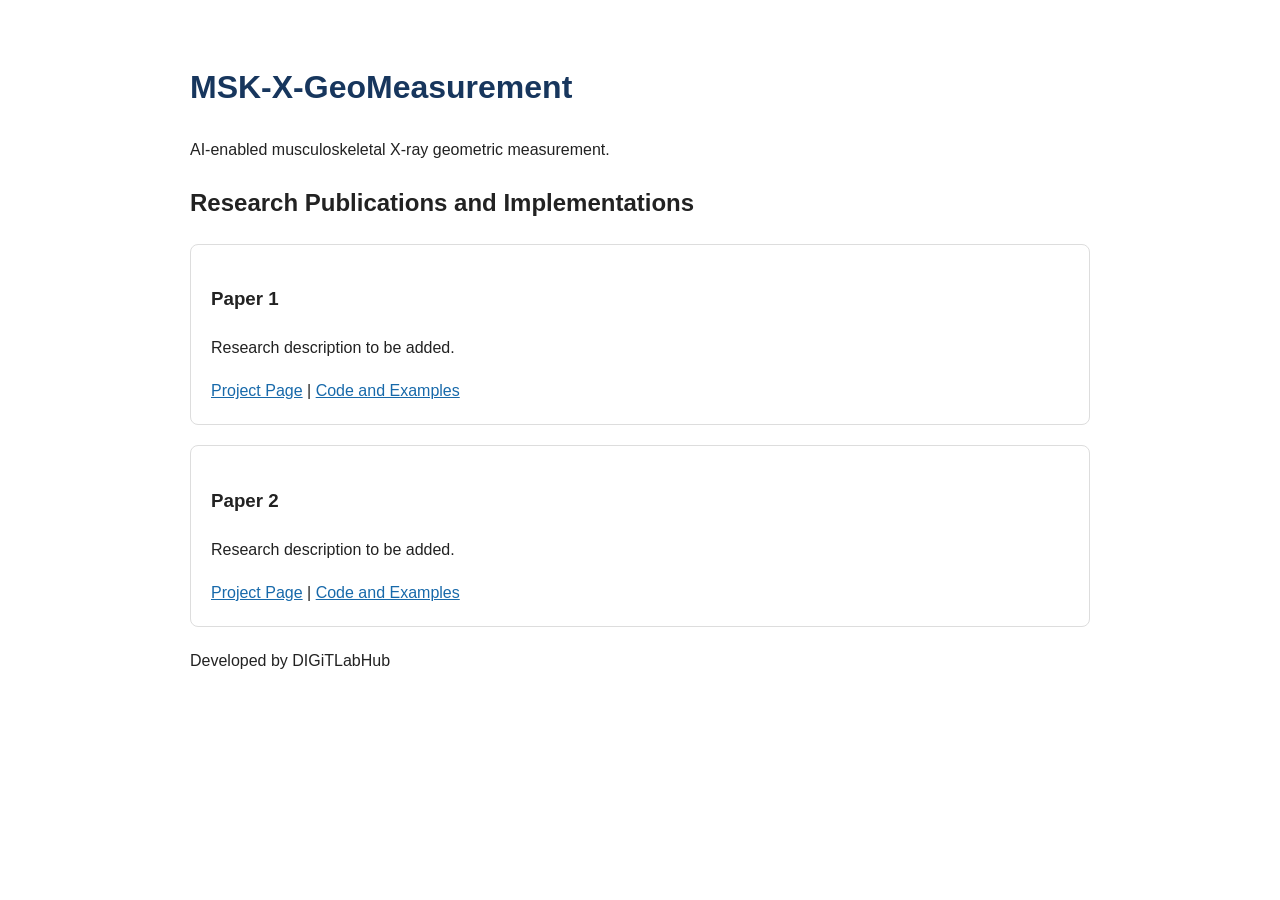
==== docs/index.html @ afb57124 "Initial MSK-X-GeoMeasurement project structure" ====
<!DOCTYPE html>
<html lang="en">
<head>
  <meta charset="UTF-8">
  <meta name="viewport"
        content="width=device-width, initial-scale=1">
  <title>MSK-X-GeoMeasurement</title>
  <style>
    body {
      font-family: Arial, sans-serif;
      max-width: 900px;
      margin: 60px auto;
      padding: 0 24px;
      line-height: 1.7;
      color: #222;
    }
    h1 { color: #17365d; }
    .paper {
      padding: 20px;
      margin: 20px 0;
      border: 1px solid #ddd;
      border-radius: 8px;
    }
    a { color: #1769aa; }
  </style>
</head>
<body>
  <h1>MSK-X-GeoMeasurement</h1>

  <p>
    AI-enabled musculoskeletal X-ray
    geometric measurement.
  </p>

  <h2>Research Publications and Implementations</h2>

  <div class="paper">
    <h3>Paper 1</h3>
    <p>Research description to be added.</p>
    <a href="paper-1/">Project Page</a> |
    <a href="https://github.com/DIGiTLabHub/MSK-X-GeoMeasurement/tree/main/paper-1">
      Code and Examples
    </a>
  </div>

  <div class="paper">
    <h3>Paper 2</h3>
    <p>Research description to be added.</p>
    <a href="paper-2/">Project Page</a> |
    <a href="https://github.com/DIGiTLabHub/MSK-X-GeoMeasurement/tree/main/paper-2">
      Code and Examples
    </a>
  </div>

  <footer>
    <p>Developed by DIGiTLabHub</p>
  </footer>
</body>
</html>
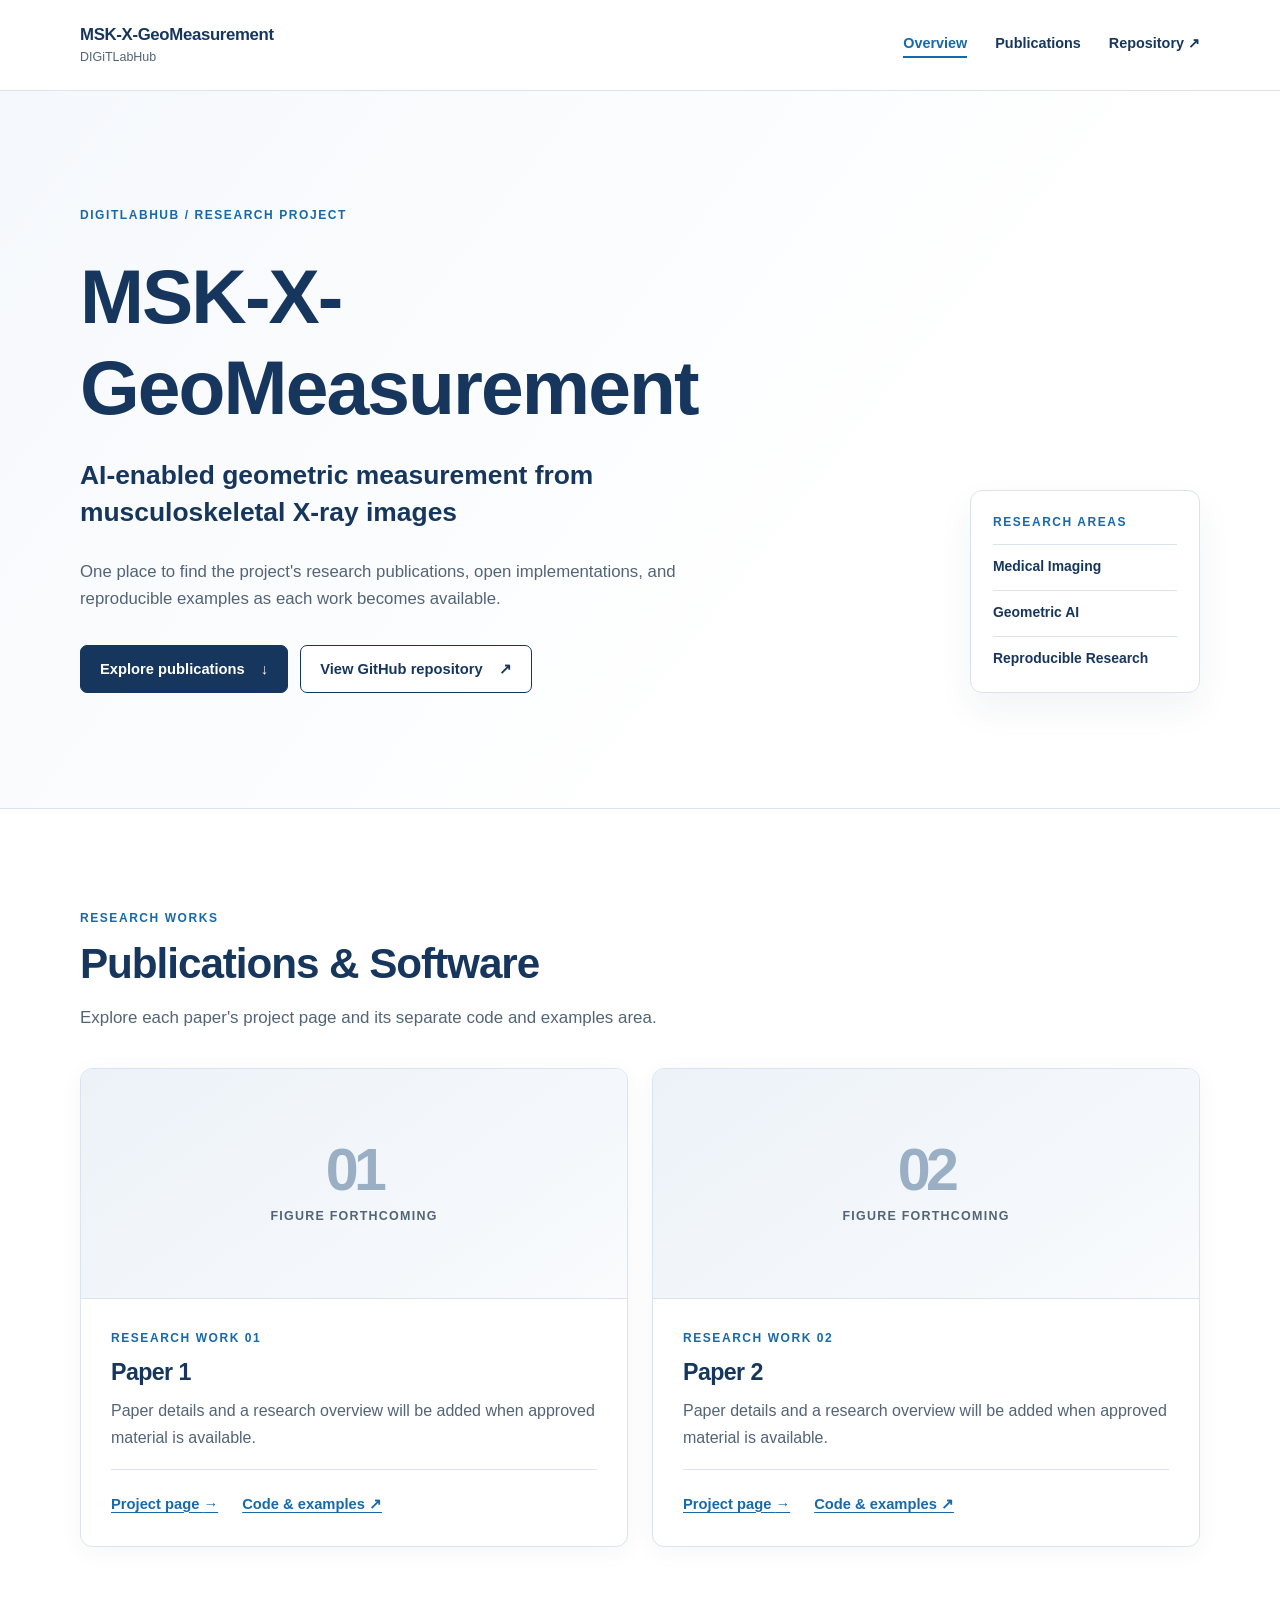
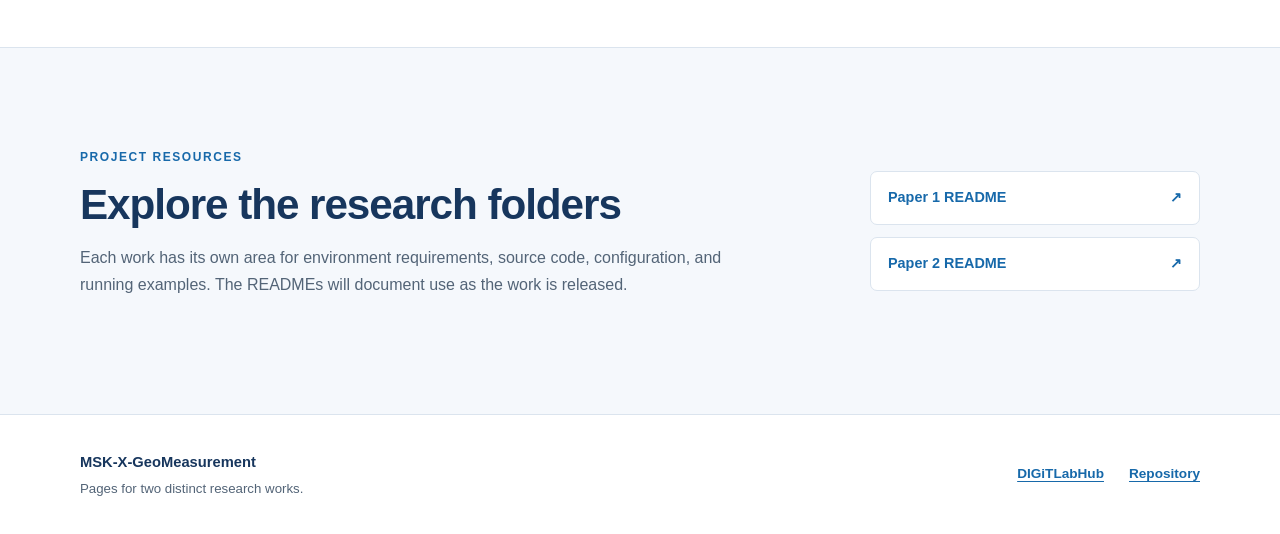
==== commit a5eb5f5e: "Redesign research website and paper pages" ====
--- a/docs/index.html
+++ b/docs/index.html
@@ -1,59 +1,55 @@
-<!DOCTYPE html>
+<!doctype html>
 <html lang="en">
 <head>
-  <meta charset="UTF-8">
-  <meta name="viewport"
-        content="width=device-width, initial-scale=1">
-  <title>MSK-X-GeoMeasurement</title>
-  <style>
-    body {
-      font-family: Arial, sans-serif;
-      max-width: 900px;
-      margin: 60px auto;
-      padding: 0 24px;
-      line-height: 1.7;
-      color: #222;
-    }
-    h1 { color: #17365d; }
-    .paper {
-      padding: 20px;
-      margin: 20px 0;
-      border: 1px solid #ddd;
-      border-radius: 8px;
-    }
-    a { color: #1769aa; }
-  </style>
+  <meta charset="utf-8">
+  <meta name="viewport" content="width=device-width, initial-scale=1">
+  <meta name="description" content="Research pages, source code, and examples for AI-enabled geometric measurement from musculoskeletal X-ray images.">
+  <title>MSK-X-GeoMeasurement | Research Project</title>
+  <link rel="stylesheet" href="assets/css/site.css">
 </head>
 <body>
-  <h1>MSK-X-GeoMeasurement</h1>
-
-  <p>
-    AI-enabled musculoskeletal X-ray
-    geometric measurement.
-  </p>
-
-  <h2>Research Publications and Implementations</h2>
-
-  <div class="paper">
-    <h3>Paper 1</h3>
-    <p>Research description to be added.</p>
-    <a href="paper-1/">Project Page</a> |
-    <a href="https://github.com/DIGiTLabHub/MSK-X-GeoMeasurement/tree/main/paper-1">
-      Code and Examples
-    </a>
-  </div>
-
-  <div class="paper">
-    <h3>Paper 2</h3>
-    <p>Research description to be added.</p>
-    <a href="paper-2/">Project Page</a> |
-    <a href="https://github.com/DIGiTLabHub/MSK-X-GeoMeasurement/tree/main/paper-2">
-      Code and Examples
-    </a>
-  </div>
-
-  <footer>
-    <p>Developed by DIGiTLabHub</p>
-  </footer>
+  <a class="skip-link" href="#main">Skip to main content</a>
+  <header class="site-header">
+    <div class="container header-inner">
+      <div class="brand-group"><a class="wordmark" href="./">MSK-X-GeoMeasurement</a><a class="affiliation" href="https://github.com/DIGiTLabHub">DIGiTLabHub</a></div>
+      <nav class="site-nav" aria-label="Main navigation"><a href="./" aria-current="page">Overview</a><a href="#publications">Publications</a><a href="https://github.com/DIGiTLabHub/MSK-X-GeoMeasurement">Repository <span aria-hidden="true">↗</span></a></nav>
+    </div>
+  </header>
+  <main id="main">
+    <section class="hero" aria-labelledby="hero-title">
+      <div class="container hero-inner">
+        <div class="hero-copy">
+          <p class="eyebrow">DIGiTLabHub / Research Project</p>
+          <h1 id="hero-title">MSK-X-<br>GeoMeasurement</h1>
+          <p class="hero-subtitle">AI-enabled geometric measurement from musculoskeletal X-ray images</p>
+          <p class="hero-description">One place to find the project's research publications, open implementations, and reproducible examples as each work becomes available.</p>
+          <div class="hero-actions"><a class="button button-primary" href="#publications">Explore publications <span aria-hidden="true">↓</span></a><a class="button button-secondary" href="https://github.com/DIGiTLabHub/MSK-X-GeoMeasurement">View GitHub repository <span aria-hidden="true">↗</span></a></div>
+        </div>
+        <div class="hero-aside" aria-label="Project topics"><span class="aside-label">Research areas</span><span>Medical Imaging</span><span>Geometric AI</span><span>Reproducible Research</span></div>
+      </div>
+    </section>
+    <section class="section publications" id="publications" aria-labelledby="publications-title">
+      <div class="container">
+        <div class="section-heading"><p class="eyebrow">Research works</p><h2 id="publications-title">Publications &amp; Software</h2><p>Explore each paper's project page and its separate code and examples area.</p></div>
+        <div class="paper-grid">
+          <article class="paper-card">
+            <div class="figure-placeholder"><span aria-hidden="true">01</span><strong>Figure forthcoming</strong></div>
+            <div class="card-body"><p class="card-kicker">Research work 01</p><h3>Paper 1</h3><p>Paper details and a research overview will be added when approved material is available.</p><div class="card-links"><a href="paper-1/">Project page <span aria-hidden="true">→</span></a><a href="https://github.com/DIGiTLabHub/MSK-X-GeoMeasurement/tree/main/paper-1">Code &amp; examples <span aria-hidden="true">↗</span></a></div></div>
+          </article>
+          <article class="paper-card">
+            <div class="figure-placeholder"><span aria-hidden="true">02</span><strong>Figure forthcoming</strong></div>
+            <div class="card-body"><p class="card-kicker">Research work 02</p><h3>Paper 2</h3><p>Paper details and a research overview will be added when approved material is available.</p><div class="card-links"><a href="paper-2/">Project page <span aria-hidden="true">→</span></a><a href="https://github.com/DIGiTLabHub/MSK-X-GeoMeasurement/tree/main/paper-2">Code &amp; examples <span aria-hidden="true">↗</span></a></div></div>
+          </article>
+        </div>
+      </div>
+    </section>
+    <section class="section resources" aria-labelledby="resources-title">
+      <div class="container resources-inner">
+        <div><p class="eyebrow">Project resources</p><h2 id="resources-title">Explore the research folders</h2><p>Each work has its own area for environment requirements, source code, configuration, and running examples. The READMEs will document use as the work is released.</p></div>
+        <div class="resource-links"><a href="https://github.com/DIGiTLabHub/MSK-X-GeoMeasurement/blob/main/paper-1/README.md">Paper 1 README <span aria-hidden="true">↗</span></a><a href="https://github.com/DIGiTLabHub/MSK-X-GeoMeasurement/blob/main/paper-2/README.md">Paper 2 README <span aria-hidden="true">↗</span></a></div>
+      </div>
+    </section>
+  </main>
+  <footer class="site-footer"><div class="container footer-inner"><div><strong>MSK-X-GeoMeasurement</strong><p>Pages for two distinct research works.</p></div><div class="footer-links"><a href="https://github.com/DIGiTLabHub">DIGiTLabHub</a><a href="https://github.com/DIGiTLabHub/MSK-X-GeoMeasurement">Repository</a></div></div></footer>
 </body>
 </html>
--- a/docs/assets/css/site.css
+++ b/docs/assets/css/site.css
@@ -0,0 +1,135 @@
+:root {
+  color-scheme: light;
+  --navy: #17365d;
+  --blue: #1769aa;
+  --body: #243447;
+  --muted: #536477;
+  --soft: #f5f8fc;
+  --border: #dbe4ee;
+}
+*, *::before, *::after { box-sizing: border-box; }
+html { scroll-behavior: smooth; }
+body { margin: 0; color: var(--body); background: #fff; font: 16px/1.65 -apple-system, BlinkMacSystemFont, "Segoe UI", Roboto, Helvetica, Arial, sans-serif; }
+a { color: var(--blue); text-underline-offset: .2em; }
+a:hover { color: var(--navy); }
+a:focus-visible { outline: 3px solid #bf6816; outline-offset: 4px; border-radius: 2px; }
+h1, h2, h3, p { margin-top: 0; }
+h1, h2, h3 { color: var(--navy); line-height: 1.18; letter-spacing: -.025em; }
+h1 { font-size: clamp(2.7rem, 6vw, 5.25rem); }
+h2 { font-size: clamp(1.8rem, 3.3vw, 2.65rem); }
+h3 { font-size: 1.45rem; }
+.container { width: min(100% - 48px, 1120px); margin-inline: auto; }
+.skip-link { position: absolute; z-index: 10; top: -80px; left: 16px; padding: 10px 16px; background: var(--navy); color: #fff; }
+.skip-link:focus { top: 12px; color: #fff; }
+.eyebrow, .card-kicker, .aside-label, .placeholder-mark { color: var(--blue); font-size: .75rem; font-weight: 800; letter-spacing: .13em; text-transform: uppercase; }
+.site-header { border-bottom: 1px solid var(--border); background: #fff; }
+.header-inner { display: flex; align-items: center; justify-content: space-between; gap: 28px; min-height: 90px; }
+.brand-group { display: flex; flex-direction: column; align-items: flex-start; line-height: 1.2; }
+.wordmark { color: var(--navy); font-size: 1.05rem; font-weight: 800; letter-spacing: -.02em; text-decoration: none; overflow-wrap: anywhere; }
+.affiliation { margin-top: 4px; color: var(--muted); font-size: .78rem; text-decoration: none; }
+.site-nav { display: flex; flex-wrap: wrap; gap: 6px 28px; align-items: center; }
+.site-nav a { color: var(--navy); font-size: .9rem; font-weight: 650; text-decoration: none; border-bottom: 2px solid transparent; }
+.site-nav a:hover, .site-nav a[aria-current="page"] { color: var(--blue); border-bottom-color: var(--blue); }
+.hero { background: linear-gradient(128deg, #f5f8fc 0%, #fff 65%); border-bottom: 1px solid var(--border); }
+.hero-inner { display: grid; grid-template-columns: minmax(0, 1fr) 230px; gap: 64px; align-items: end; padding-block: clamp(64px, 9vw, 116px); }
+.hero .eyebrow { margin-bottom: 25px; }
+.hero h1 { margin-bottom: 25px; overflow-wrap: anywhere; }
+.hero-subtitle { max-width: 680px; color: var(--navy); font-size: clamp(1.28rem, 2.3vw, 1.65rem); font-weight: 600; line-height: 1.4; }
+.hero-description { max-width: 640px; color: var(--muted); font-size: 1.05rem; }
+.hero-actions { display: flex; flex-wrap: wrap; gap: 12px; margin-top: 32px; }
+.button { display: inline-flex; align-items: center; justify-content: center; gap: 16px; min-height: 48px; padding: 11px 19px; border: 1px solid var(--navy); border-radius: 7px; font-size: .92rem; font-weight: 700; text-decoration: none; }
+.button-primary { color: #fff; background: var(--navy); }
+.button-primary:hover { color: #fff; background: #0e2747; }
+.button-secondary { color: var(--navy); background: #fff; }
+.button-secondary:hover { background: #eaf1f8; }
+.hero-aside { display: flex; flex-direction: column; gap: 12px; padding: 22px; border: 1px solid var(--border); border-radius: 12px; background: #fff; box-shadow: 0 16px 36px rgba(23, 54, 93, .06); }
+.hero-aside span:not(.aside-label) { padding-top: 10px; border-top: 1px solid var(--border); color: var(--navy); font-size: .87rem; font-weight: 650; }
+.section { padding-block: clamp(64px, 8vw, 100px); }
+.section-heading { max-width: 730px; margin-bottom: 36px; }
+.section-heading .eyebrow { margin-bottom: 10px; }
+.section-heading h2 { margin-bottom: 15px; }
+.section-heading > p:last-child { color: var(--muted); font-size: 1.06rem; }
+.paper-grid { display: grid; grid-template-columns: repeat(2, minmax(0, 1fr)); gap: 24px; }
+.paper-card { min-width: 0; overflow: hidden; border: 1px solid var(--border); border-radius: 12px; background: #fff; box-shadow: 0 5px 24px rgba(23, 54, 93, .045); transition: box-shadow .2s, border-color .2s; }
+.paper-card:hover { border-color: #aabed1; box-shadow: 0 12px 28px rgba(23, 54, 93, .09); }
+.figure-placeholder { display: flex; flex-direction: column; align-items: center; justify-content: center; gap: 7px; min-height: 230px; background: linear-gradient(145deg, #ecf2f8, #f9fbfd); border-bottom: 1px solid var(--border); color: var(--muted); text-align: center; }
+.figure-placeholder span { color: #9aafc4; font-size: 3.7rem; font-weight: 750; line-height: 1; letter-spacing: -.08em; }
+.figure-placeholder strong { font-size: .78rem; font-weight: 700; letter-spacing: .1em; text-transform: uppercase; }
+.card-body { padding: 30px; }
+.card-kicker { margin-bottom: 10px; }
+.card-body h3 { margin-bottom: 12px; }
+.card-body > p:not(.card-kicker) { min-height: 3.4em; color: var(--muted); }
+.card-links { display: flex; flex-wrap: wrap; gap: 12px 24px; padding-top: 22px; border-top: 1px solid var(--border); }
+.card-links a { font-size: .92rem; font-weight: 750; }
+.resources { background: var(--soft); border-top: 1px solid var(--border); }
+.resources-inner { display: grid; grid-template-columns: minmax(0, 1fr) minmax(230px, 330px); gap: 60px; align-items: center; }
+.resources h2 { margin-bottom: 16px; }
+.resources p:last-child { max-width: 670px; color: var(--muted); }
+.resource-links, .link-panel { display: flex; flex-direction: column; gap: 12px; }
+.resource-links a, .link-panel a { display: flex; justify-content: space-between; gap: 18px; padding: 14px 17px; border: 1px solid var(--border); border-radius: 7px; background: #fff; font-size: .9rem; font-weight: 700; text-decoration: none; }
+.resource-links a:hover, .link-panel a:hover { border-color: var(--blue); background: #edf4fa; }
+.page-intro { padding-block: 44px 70px; border-bottom: 1px solid var(--border); background: var(--soft); }
+.breadcrumb { display: flex; gap: 12px; align-items: center; margin-bottom: 57px; color: var(--muted); font-size: .88rem; }
+.breadcrumb a { font-weight: 650; }
+.page-intro .eyebrow { margin-bottom: 16px; }
+.page-intro h1 { margin-bottom: 20px; }
+.page-lead { max-width: 740px; margin-bottom: 0; color: var(--muted); font-size: clamp(1.12rem, 2vw, 1.4rem); line-height: 1.5; }
+.paper-layout { display: grid; grid-template-columns: minmax(0, 1fr) 290px; gap: clamp(38px, 7vw, 96px); align-items: start; padding-block: 70px 100px; }
+.paper-main { min-width: 0; }
+.content-section { margin-bottom: 60px; scroll-margin-top: 25px; }
+.content-section h2 { margin-bottom: 18px; font-size: clamp(1.65rem, 2.5vw, 2.1rem); }
+.content-section > p { max-width: 670px; color: var(--muted); }
+.workflow-placeholder { min-height: 240px; display: flex; flex-direction: column; align-items: center; justify-content: center; padding: 28px; border: 1px dashed #a9bbcd; border-radius: 10px; background: var(--soft); text-align: center; }
+.workflow-placeholder strong { margin-top: 12px; color: var(--navy); font-size: 1.1rem; }
+.workflow-placeholder p { margin: 5px 0 0; color: var(--muted); font-size: .9rem; }
+.link-panel { display: grid; grid-template-columns: repeat(2, minmax(0, 1fr)); margin-top: 24px; }
+.future-topics { margin-top: 32px; }
+.future-topics h3 { font-size: 1rem; }
+.future-topics ul { display: flex; flex-wrap: wrap; gap: 9px; margin: 0; padding: 0; list-style: none; }
+.future-topics li { padding: 6px 12px; border: 1px solid var(--border); border-radius: 99px; color: var(--muted); background: var(--soft); font-size: .82rem; }
+.back-link { display: inline-flex; gap: 10px; font-weight: 750; }
+.metadata-panel { padding: 25px; border: 1px solid var(--border); border-radius: 10px; background: var(--soft); }
+.metadata-panel .eyebrow { margin-bottom: 9px; }
+.metadata-panel h2 { margin-bottom: 13px; font-size: 1.35rem; }
+.metadata-panel p:not(.eyebrow) { color: var(--muted); font-size: .9rem; }
+.metadata-panel dl { margin: 22px 0 0; }
+.metadata-panel dl div { padding-top: 13px; border-top: 1px solid var(--border); }
+.metadata-panel dt { color: var(--navy); font-size: .82rem; font-weight: 750; }
+.metadata-panel dd { margin: 2px 0 13px; color: var(--muted); font-size: .85rem; }
+.site-footer { padding-block: 34px; border-top: 1px solid var(--border); background: #fff; }
+.footer-inner { display: flex; justify-content: space-between; gap: 24px; align-items: center; }
+.footer-inner strong { color: var(--navy); font-size: .92rem; }
+.footer-inner p { margin: 2px 0 0; color: var(--muted); font-size: .83rem; }
+.footer-links { display: flex; flex-wrap: wrap; gap: 12px 25px; }
+.footer-links a { font-size: .85rem; font-weight: 650; }
+@media (max-width: 850px) {
+  .hero-inner { grid-template-columns: 1fr; gap: 36px; }
+  .hero-aside { flex-direction: row; flex-wrap: wrap; align-items: center; }
+  .hero-aside span:not(.aside-label) { padding: 0 0 0 12px; border-top: 0; border-left: 1px solid var(--border); }
+  .paper-layout { grid-template-columns: 1fr; }
+  .metadata-panel { grid-row: 1; }
+}
+@media (max-width: 680px) {
+  .container { width: min(100% - 32px, 1120px); }
+  .header-inner { flex-direction: column; align-items: flex-start; gap: 17px; padding-block: 19px; }
+  .site-nav { gap: 6px 21px; }
+  .hero-inner { padding-block: 64px; }
+  .hero-aside { display: none; }
+  .paper-grid, .resources-inner, .link-panel { grid-template-columns: 1fr; }
+  .resources-inner { gap: 25px; }
+  .figure-placeholder { min-height: 180px; }
+  .card-body { padding: 24px; }
+  .card-body > p:not(.card-kicker) { min-height: 0; }
+  .page-intro { padding-block: 25px 50px; }
+  .breadcrumb { margin-bottom: 42px; }
+  .paper-layout { padding-block: 45px 70px; gap: 45px; }
+  .footer-inner { flex-direction: column; align-items: flex-start; }
+}
+@media (max-width: 370px) {
+  .hero-actions .button { width: 100%; }
+  .hero h1 { font-size: 2.5rem; }
+}
+@media (prefers-reduced-motion: reduce) {
+  html { scroll-behavior: auto; }
+  .paper-card { transition: none; }
+}
